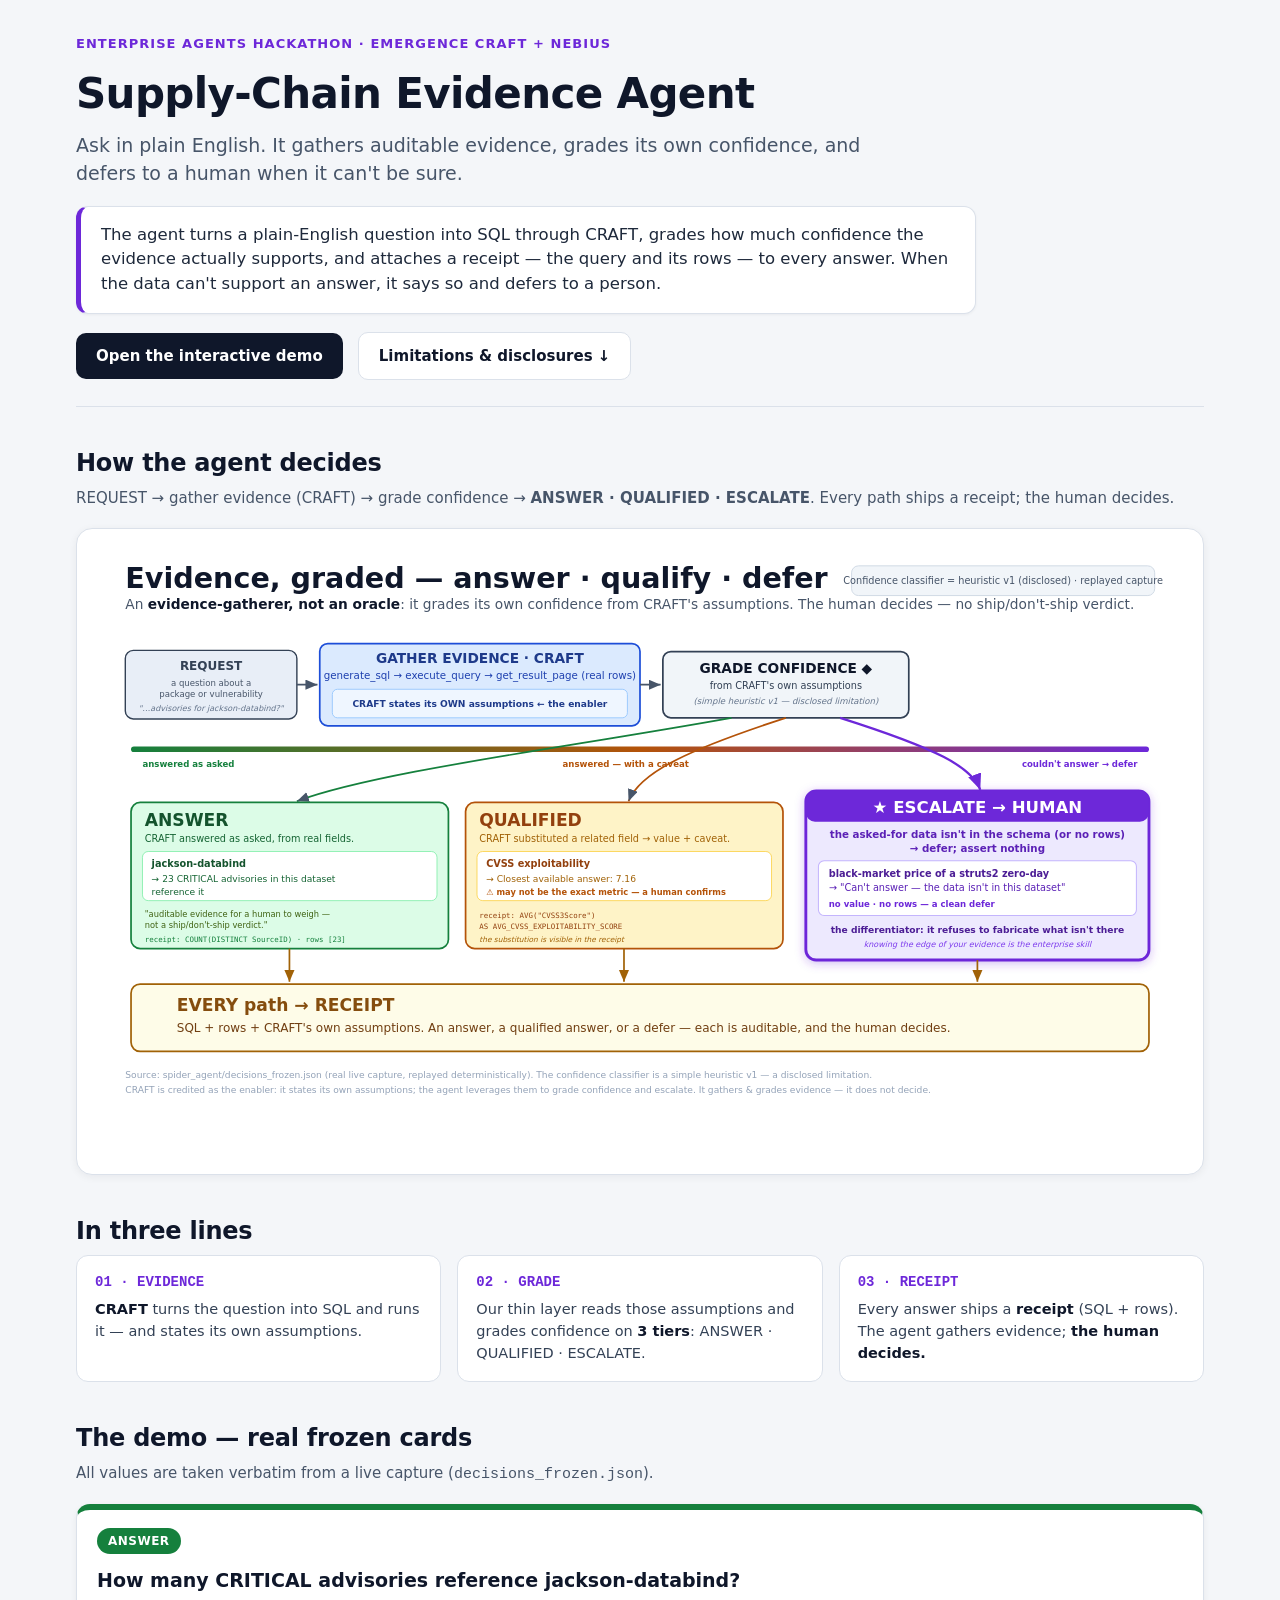
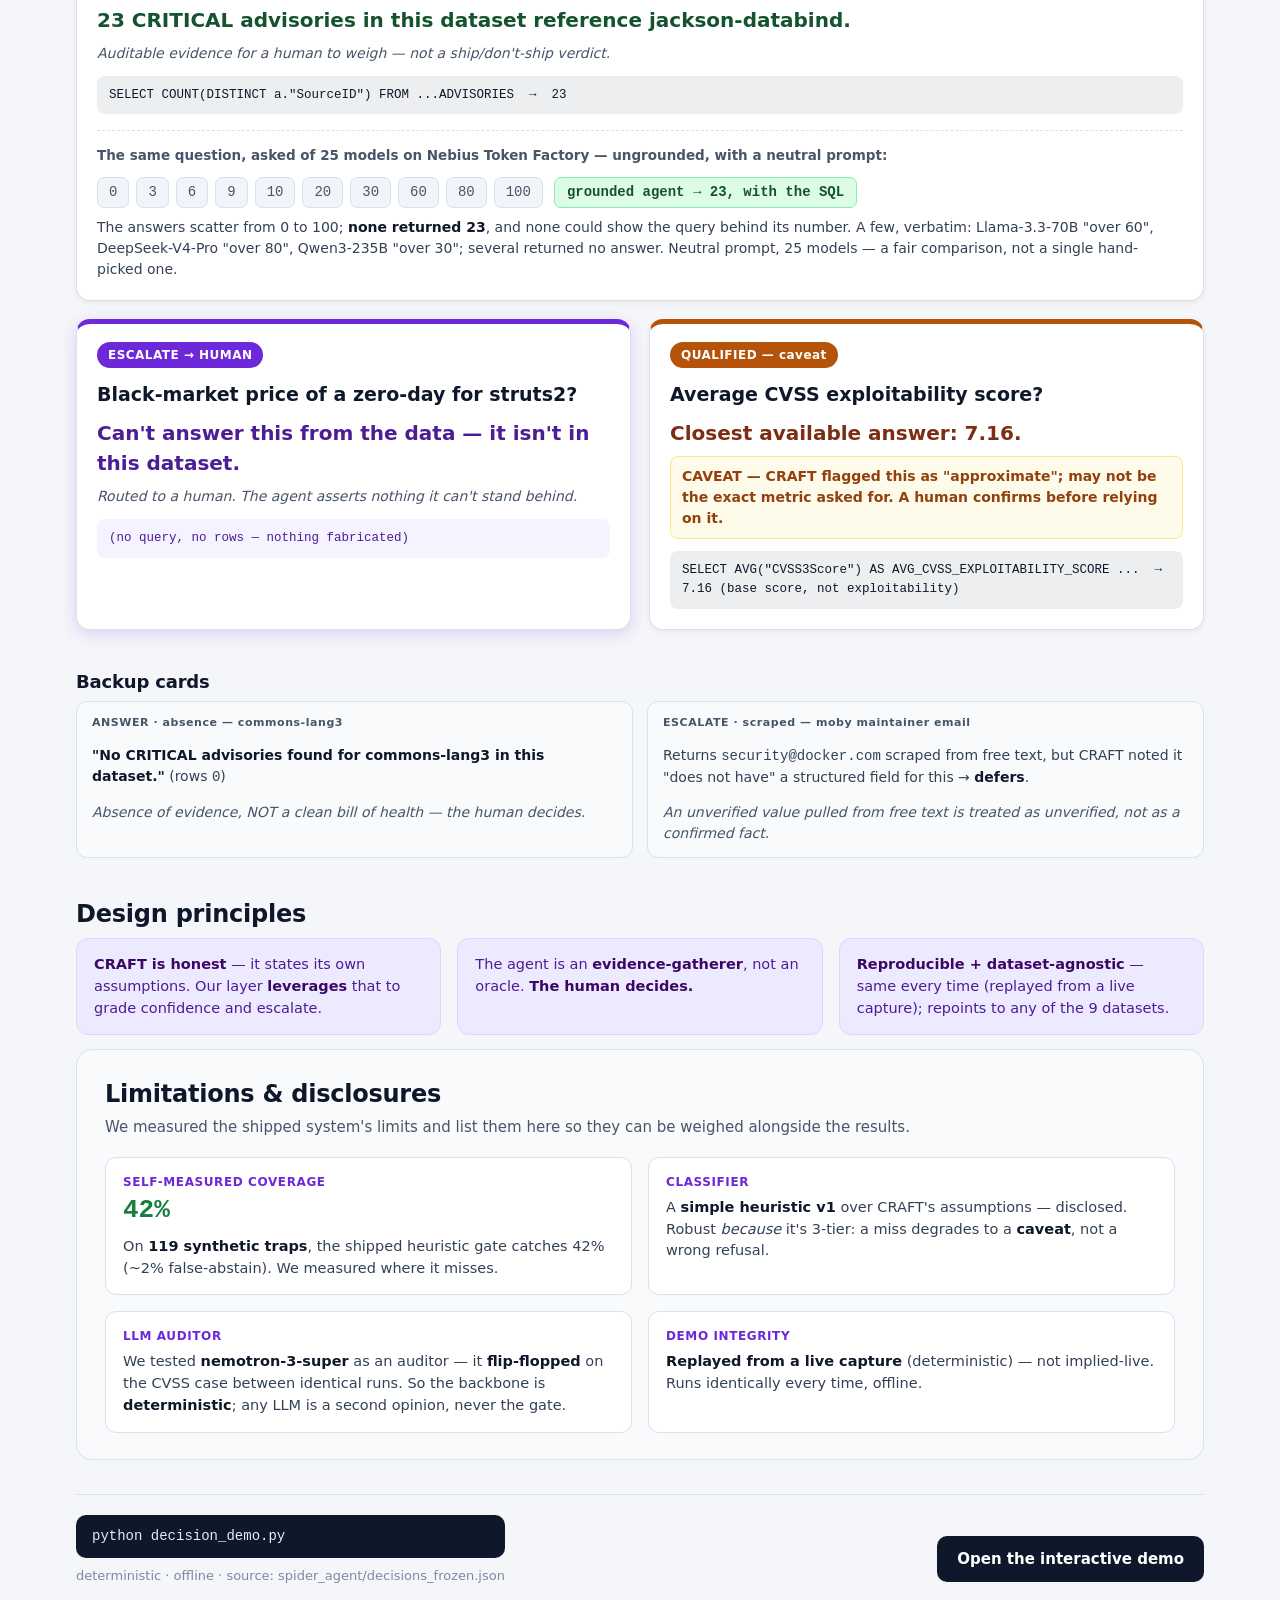
==== hackathon/index.html @ 95b36162 "Add governed text-to-SQL hackathon demo" ====
<!doctype html>
<html lang="en">
<head>
<meta charset="utf-8"/>
<meta name="viewport" content="width=device-width, initial-scale=1"/>
<title>Supply-Chain Evidence Agent — a governed agent on CRAFT</title>
<style>
  :root{
    --bg:#f4f6f9; --panel:#ffffff; --panel2:#f8fafc; --line:#dbe1ea; --ink:#0f172a; --muted:#475569; --faint:#7b8aa3;
    --answer:#15803d; --answer-bg:#dcfce7; --qual:#b45309; --qual-bg:#fef3c7;
    --esc:#6d28d9; --esc-bg:#ede9fe; --gold:#a16207; --gold-bg:#fefce8; --danger:#dc2626;
    --mono:"SF Mono",Consolas,"Roboto Mono",monospace;
  }
  *{box-sizing:border-box}
  body{margin:0;background:var(--bg);color:var(--ink);font-family:"Segoe UI",system-ui,sans-serif;line-height:1.5}
  .wrap{max-width:1180px;margin:0 auto;padding:34px 26px 70px}
  a{color:var(--esc);text-decoration:none;font-weight:700}
  /* hero */
  .hero{border-bottom:1px solid var(--line);padding-bottom:26px;margin-bottom:30px}
  .eyebrow{font-size:13px;font-weight:800;letter-spacing:.08em;text-transform:uppercase;color:var(--esc)}
  h1{font-size:42px;font-weight:800;letter-spacing:-.015em;margin:8px 0 6px}
  .tagline{font-size:19px;color:var(--muted);margin:0 0 18px;max-width:820px}
  .thesis{background:var(--panel);border:1px solid var(--line);border-left:5px solid var(--esc);border-radius:12px;
          padding:16px 20px;font-size:16.5px;color:#1e293b;max-width:900px;box-shadow:0 1px 3px rgba(15,23,42,.05)}
  .thesis b{color:var(--ink)}
  .cta{display:inline-flex;gap:8px;align-items:center;margin-top:18px;background:var(--ink);color:#fff;padding:12px 20px;border-radius:10px;font-size:15px}
  .cta.ghost{background:#fff;color:var(--ink);border:1px solid var(--line);margin-left:10px}
  h2{font-size:24px;font-weight:800;margin:38px 0 6px;letter-spacing:-.01em}
  .sub{color:var(--muted);font-size:15px;margin:0 0 18px}
  /* diagram */
  .diagram{background:var(--panel);border:1px solid var(--line);border-radius:16px;padding:14px;box-shadow:0 2px 8px rgba(15,23,42,.06);overflow-x:auto}
  .diagram img{display:block;width:100%;height:auto;min-width:900px}
  /* how it works */
  .how{display:grid;grid-template-columns:repeat(3,1fr);gap:16px}
  .how .h{background:var(--panel);border:1px solid var(--line);border-radius:12px;padding:16px 18px}
  .how .h .n{font-family:var(--mono);font-weight:800;font-size:14px;color:var(--esc)}
  .how .h p{margin:6px 0 0;font-size:14.5px;color:#334155}
  .how .h b{color:var(--ink)}
  /* cards */
  .cards{display:grid;grid-template-columns:1fr 1fr;gap:18px}
  .card{background:var(--panel);border:1px solid var(--line);border-top:5px solid var(--line);border-radius:14px;
        padding:18px 20px 20px;box-shadow:0 2px 6px rgba(15,23,42,.06)}
  .card.answer{border-top-color:var(--answer)}
  .card.qualified{border-top-color:var(--qual)}
  .card.escalate{border-top-color:var(--esc);box-shadow:0 4px 16px rgba(109,40,217,.18)}
  .card.money{grid-column:1/-1;border-top-width:6px}
  .badge{display:inline-block;font-size:12px;font-weight:800;letter-spacing:.04em;padding:4px 11px;border-radius:999px;color:#fff}
  .badge-answer{background:var(--answer)} .badge-qualified{background:var(--qual)} .badge-escalate{background:var(--esc)}
  .card h3{font-size:19px;font-weight:800;margin:12px 0 10px}
  .finding{font-size:20px;font-weight:800;margin:0 0 8px;color:var(--ink)}
  .card.answer .finding{color:#14532d} .card.qualified .finding{color:#7c2d12} .card.escalate .finding{color:#4c1d95}
  .note{font-size:14px;color:var(--muted);margin:0 0 12px;font-style:italic}
  .card.qualified .note{color:#92400e;font-style:normal;font-weight:600;background:#fffbeb;border:1px solid #fde68a;border-radius:8px;padding:9px 11px}
  pre.receipt{font-family:var(--mono);font-size:12.5px;background:#0b122412;color:#0f172a;border-radius:8px;
        padding:10px 12px;margin:0;white-space:pre-wrap;word-break:break-word;overflow-wrap:anywhere;line-height:1.5}
  .card.escalate pre.receipt{background:#f5f3ff;color:#4c1d95}
  .headtohead{margin-top:14px;border-top:1px dashed var(--line);padding-top:12px}
  .headtohead .label{font-size:12.5px;font-weight:700;color:var(--muted)}
  .headtohead .foil{margin:6px 0 0;font-size:15px;font-weight:600;color:#7f1d1d;background:#fef2f2;border:1px solid #fecaca;border-radius:8px;padding:9px 12px}
  .headtohead .foil strong{color:var(--danger)}
  /* multi-model sweep (the fair head-to-head) */
  .headtohead-sweep{margin-top:16px;border-top:1px dashed var(--line);padding-top:14px}
  .sweep-head{font-size:13.5px;font-weight:700;color:var(--muted)}
  .sweep-row{display:flex;flex-wrap:wrap;gap:7px;align-items:center;margin:11px 0 4px}
  .guess{font-family:var(--mono);font-size:14px;background:#f1f5f9;color:#475569;border:1px solid var(--line);border-radius:7px;padding:4px 11px}
  .grounded-pill{font-family:var(--mono);font-size:14px;font-weight:800;background:var(--answer-bg);color:#14532d;border:1px solid #86efac;border-radius:7px;padding:4px 12px;margin-left:4px}
  .sweep-note{font-size:14px;color:#334155;margin:9px 0 0;line-height:1.5}
  .sweep-note b{color:var(--ink)}
  .versus{display:flex;gap:16px;align-items:stretch;flex-wrap:wrap}
  .versus .side{flex:1;min-width:280px}
  .backups{display:grid;grid-template-columns:1fr 1fr;gap:14px;margin-top:6px}
  .backup{background:var(--panel2);border:1px solid var(--line);border-radius:11px;padding:13px 15px;font-size:14px}
  .backup .b-badge{font-size:11px;font-weight:800;color:var(--muted);letter-spacing:.05em}
  .backup b{color:var(--ink)}
  .backup .q{color:#334155} .backup em{color:var(--muted)}
  /* framing */
  .framing{display:grid;grid-template-columns:repeat(3,1fr);gap:16px}
  .framing .f{background:var(--esc-bg);border:1px solid #ddd6fe;border-radius:12px;padding:15px 17px;font-size:14.5px;color:#4c1d95}
  .framing .f b{color:#3b0764}
  /* honesty — a trust signal, kept prominent */
  .honesty{background:#f8fafc;color:var(--ink);border:1px solid var(--line);border-radius:16px;padding:26px 28px;margin-top:14px}
  .honesty h2{margin:0 0 4px}
  .honesty .sub{color:var(--muted);margin-bottom:18px}
  .honesty .grid{display:grid;grid-template-columns:1fr 1fr;gap:16px}
  .honesty .item{background:#fff;border:1px solid var(--line);border-radius:11px;padding:15px 17px}
  .honesty .item .k{font-size:12px;font-weight:800;letter-spacing:.05em;text-transform:uppercase;color:var(--esc)}
  .honesty .item p{margin:6px 0 0;font-size:14.5px;color:#334155}
  .honesty .item .stat{font-size:26px;font-weight:800;font-family:var(--mono);color:var(--answer)}
  .honesty .item b{color:var(--ink)}
  /* footer */
  .foot{margin-top:34px;border-top:1px solid var(--line);padding-top:20px;display:flex;justify-content:space-between;gap:20px;flex-wrap:wrap;align-items:center}
  .cmd{font-family:var(--mono);font-size:14px;background:#0f172a;color:#e6ecf7;padding:11px 16px;border-radius:10px}
  .foot .src{font-size:13px;color:var(--faint)}
  @media (max-width:860px){.how,.framing,.honesty .grid,.cards,.backups{grid-template-columns:1fr}h1{font-size:32px}}
</style>
</head>
<body>
<div class="wrap">

  <!-- HERO -->
  <div class="hero">
    <div class="eyebrow">Enterprise Agents Hackathon · Emergence CRAFT + Nebius</div>
    <h1>Supply-Chain Evidence Agent</h1>
    <p class="tagline">Ask in plain English. It gathers auditable evidence, grades its own confidence, and defers to a human when it can't be sure.</p>
    <div class="thesis">The agent turns a plain-English question into SQL through CRAFT, grades how much confidence the evidence actually supports, and attaches a receipt — the query and its rows — to every answer. When the data can't support an answer, it says so and defers to a person.</div>
    <div>
      <a class="cta" href="trace_console.html">Open the interactive demo</a>
      <a class="cta ghost" href="#honesty">Limitations &amp; disclosures ↓</a>
    </div>
  </div>

  <!-- DIAGRAM -->
  <h2>How the agent decides</h2>
  <p class="sub">REQUEST → gather evidence (CRAFT) → grade confidence → <b>ANSWER · QUALIFIED · ESCALATE</b>. Every path ships a receipt; the human decides.</p>
  <div class="diagram"><img src="pitch_decision_flow.svg" alt="Evidence-flow diagram: request → gather evidence via CRAFT → grade confidence into ANSWER, QUALIFIED, or ESCALATE, every path shipping a receipt"/></div>

  <!-- HOW IT WORKS -->
  <h2>In three lines</h2>
  <div class="how">
    <div class="h"><div class="n">01 · EVIDENCE</div><p><b>CRAFT</b> turns the question into SQL and runs it — and states its own assumptions.</p></div>
    <div class="h"><div class="n">02 · GRADE</div><p>Our thin layer reads those assumptions and grades confidence on <b>3 tiers</b>: ANSWER · QUALIFIED · ESCALATE.</p></div>
    <div class="h"><div class="n">03 · RECEIPT</div><p>Every answer ships a <b>receipt</b> (SQL + rows). The agent gathers evidence; <b>the human decides.</b></p></div>
  </div>

  <!-- CARDS -->
  <h2>The demo — real frozen cards</h2>
  <p class="sub">All values are taken verbatim from a live capture (<span style="font-family:var(--mono)">decisions_frozen.json</span>).</p>
  <div class="cards">

    <!-- MONEY CARD: grounded answer vs the model field -->
    <div class="card answer money">
      <span class="badge badge-answer">ANSWER</span>
      <h3>How many CRITICAL advisories reference jackson-databind?</h3>
      <p class="finding">23 CRITICAL advisories in this dataset reference jackson-databind.</p>
      <p class="note">Auditable evidence for a human to weigh — not a ship/don't-ship verdict.</p>
      <pre class="receipt">SELECT COUNT(DISTINCT a."SourceID") FROM ...ADVISORIES  →  23</pre>
      <div class="headtohead-sweep">
        <div class="sweep-head">The same question, asked of 25 models on Nebius Token Factory — ungrounded, with a neutral prompt:</div>
        <div class="sweep-row">
          <span class="guess">0</span><span class="guess">3</span><span class="guess">6</span><span class="guess">9</span><span class="guess">10</span><span class="guess">20</span><span class="guess">30</span><span class="guess">60</span><span class="guess">80</span><span class="guess">100</span>
          <span class="grounded-pill">grounded agent → 23, with the SQL</span>
        </div>
        <p class="sweep-note">The answers scatter from 0 to 100; <b>none returned 23</b>, and none could show the query behind its number. A few, verbatim: Llama-3.3-70B "over 60", DeepSeek-V4-Pro "over 80", Qwen3-235B "over 30"; several returned no answer. Neutral prompt, 25 models — a fair comparison, not a single hand-picked one.</p>
      </div>
    </div>

    <!-- ESCALATE -->
    <div class="card escalate">
      <span class="badge badge-escalate">ESCALATE → HUMAN</span>
      <h3>Black-market price of a zero-day for struts2?</h3>
      <p class="finding">Can't answer this from the data — it isn't in this dataset.</p>
      <p class="note">Routed to a human. The agent asserts nothing it can't stand behind.</p>
      <pre class="receipt">(no query, no rows — nothing fabricated)</pre>
    </div>

    <!-- QUALIFIED -->
    <div class="card qualified">
      <span class="badge badge-qualified">QUALIFIED — caveat</span>
      <h3>Average CVSS exploitability score?</h3>
      <p class="finding">Closest available answer: 7.16.</p>
      <p class="note">CAVEAT — CRAFT flagged this as "approximate"; may not be the exact metric asked for. A human confirms before relying on it.</p>
      <pre class="receipt">SELECT AVG("CVSS3Score") AS AVG_CVSS_EXPLOITABILITY_SCORE ...  →  7.16 (base score, not exploitability)</pre>
    </div>

  </div>

  <!-- BACKUPS -->
  <h2 style="font-size:18px">Backup cards</h2>
  <div class="backups">
    <div class="backup">
      <div class="b-badge">ANSWER · absence — commons-lang3</div>
      <p class="q"><b>"No CRITICAL advisories found for commons-lang3 in this dataset."</b> (rows <span style="font-family:var(--mono)">0</span>)</p>
      <em>Absence of evidence, NOT a clean bill of health — the human decides.</em>
    </div>
    <div class="backup">
      <div class="b-badge">ESCALATE · scraped — moby maintainer email</div>
      <p class="q">Returns <span style="font-family:var(--mono)">security@docker.com</span> scraped from free text, but CRAFT noted it "does not have" a structured field for this → <b>defers</b>.</p>
      <em>An unverified value pulled from free text is treated as unverified, not as a confirmed fact.</em>
    </div>
  </div>

  <!-- FRAMING -->
  <h2>Design principles</h2>
  <div class="framing">
    <div class="f"><b>CRAFT is honest</b> — it states its own assumptions. Our layer <b>leverages</b> that to grade confidence and escalate.</div>
    <div class="f">The agent is an <b>evidence-gatherer</b>, not an oracle. <b>The human decides.</b></div>
    <div class="f"><b>Reproducible + dataset-agnostic</b> — same every time (replayed from a live capture); repoints to any of the 9 datasets.</div>
  </div>

  <!-- HONESTY DISCLOSURES -->
  <div class="honesty" id="honesty">
    <h2>Limitations &amp; disclosures</h2>
    <p class="sub">We measured the shipped system's limits and list them here so they can be weighed alongside the results.</p>
    <div class="grid">
      <div class="item">
        <div class="k">Self-measured coverage</div>
        <div class="stat">42%</div>
        <p>On <b>119 synthetic traps</b>, the shipped heuristic gate catches 42% (~2% false-abstain). We measured where it misses.</p>
      </div>
      <div class="item">
        <div class="k">Classifier</div>
        <p>A <b>simple heuristic v1</b> over CRAFT's assumptions — disclosed. Robust <em>because</em> it's 3-tier: a miss degrades to a <b>caveat</b>, not a wrong refusal.</p>
      </div>
      <div class="item">
        <div class="k">LLM auditor</div>
        <p>We tested <b>nemotron-3-super</b> as an auditor — it <b>flip-flopped</b> on the CVSS case between identical runs. So the backbone is <b>deterministic</b>; any LLM is a second opinion, never the gate.</p>
      </div>
      <div class="item">
        <div class="k">Demo integrity</div>
        <p><b>Replayed from a live capture</b> (deterministic) — not implied-live. Runs identically every time, offline.</p>
      </div>
    </div>
  </div>

  <!-- FOOTER -->
  <div class="foot">
    <div>
      <div class="cmd">python decision_demo.py</div>
      <div class="src" style="margin-top:8px">deterministic · offline · source: spider_agent/decisions_frozen.json</div>
    </div>
    <a class="cta" href="trace_console.html">Open the interactive demo</a>
  </div>

</div>
</body>
</html>
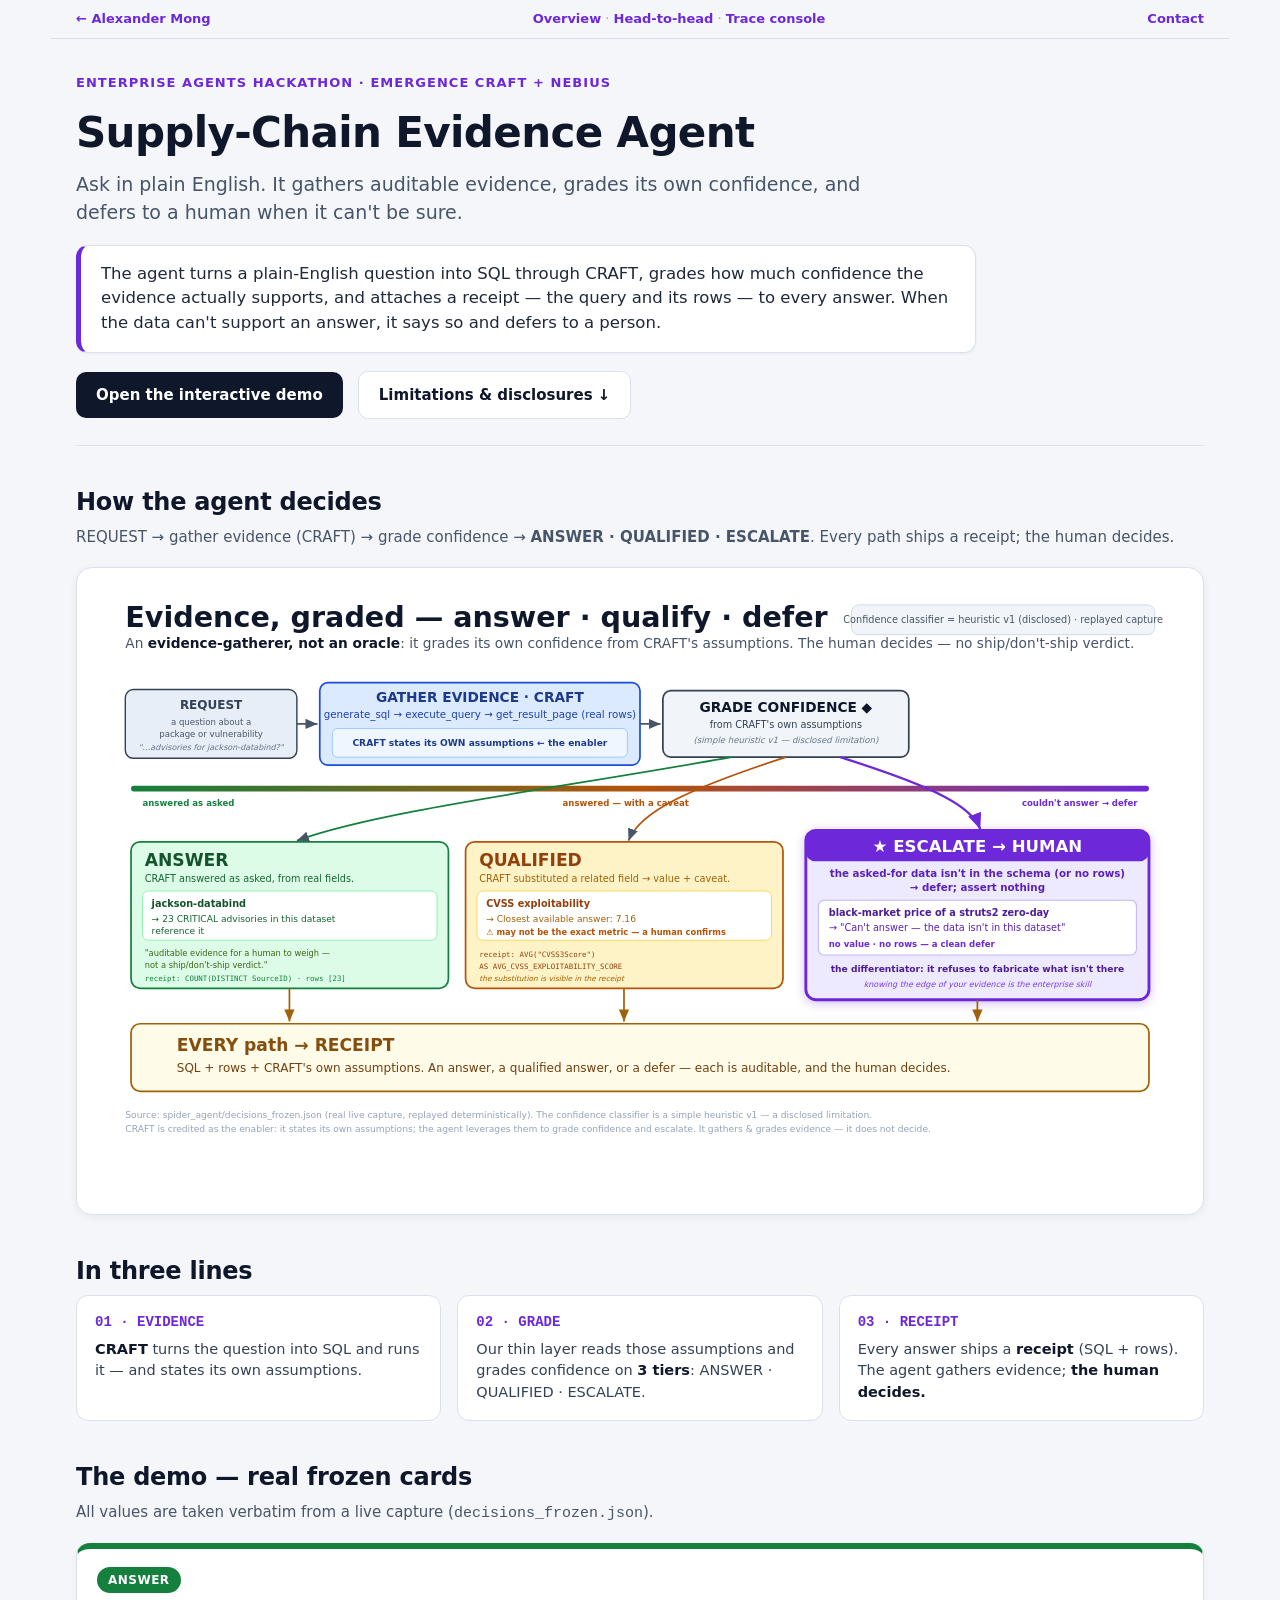
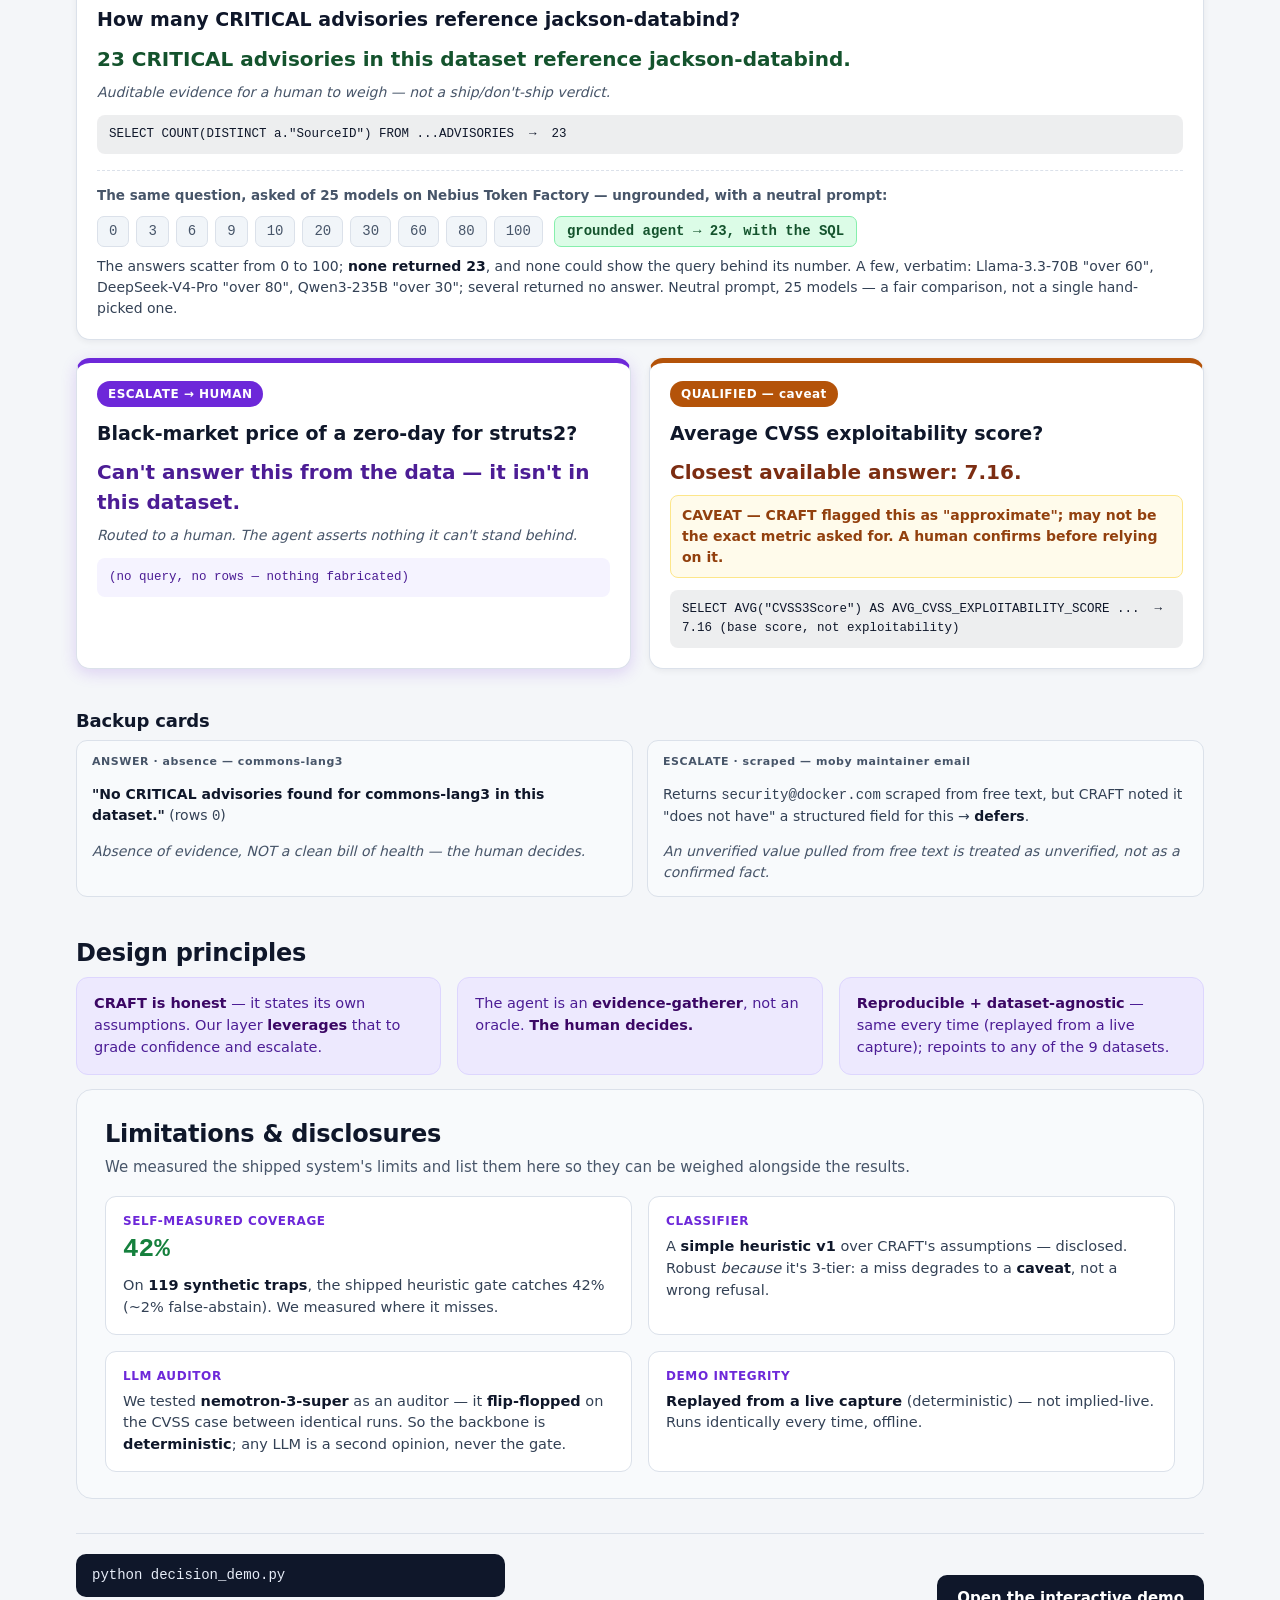
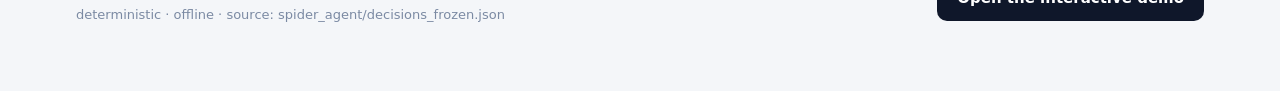
==== commit 592a2376: "Update site to current work: AI-engineer positioning, refreshed metrics, new resume PDF" ====
--- a/hackathon/index.html
+++ b/hackathon/index.html
@@ -29,7 +29,7 @@
   .sub{color:var(--muted);font-size:15px;margin:0 0 18px}
   /* diagram */
   .diagram{background:var(--panel);border:1px solid var(--line);border-radius:16px;padding:14px;box-shadow:0 2px 8px rgba(15,23,42,.06);overflow-x:auto}
-  .diagram img{display:block;width:100%;height:auto;min-width:900px}
+  .diagram img{display:block;width:100%;max-width:100%;height:auto}
   /* how it works */
   .how{display:grid;grid-template-columns:repeat(3,1fr);gap:16px}
   .how .h{background:var(--panel);border:1px solid var(--line);border-radius:12px;padding:16px 18px}
@@ -91,10 +91,18 @@
   .foot{margin-top:34px;border-top:1px solid var(--line);padding-top:20px;display:flex;justify-content:space-between;gap:20px;flex-wrap:wrap;align-items:center}
   .cmd{font-family:var(--mono);font-size:14px;background:#0f172a;color:#e6ecf7;padding:11px 16px;border-radius:10px}
   .foot .src{font-size:13px;color:var(--faint)}
+  /* minimal home bar */
+  .am-bar{max-width:1180px;margin:0 auto 0;padding:10px 26px;display:flex;align-items:center;justify-content:space-between;gap:14px;flex-wrap:wrap;font-size:13px;line-height:1.4;border-bottom:1px solid var(--line)}
+  .am-bar a{color:var(--esc);text-decoration:none;font-weight:600}
+  .am-bar a:hover{text-decoration:underline}
+  .am-bar a[aria-current="page"]{font-weight:800}
+  .am-bar nav{flex:1;text-align:center;white-space:nowrap}
+  .am-bar .sep{color:#94a3b8}
   @media (max-width:860px){.how,.framing,.honesty .grid,.cards,.backups{grid-template-columns:1fr}h1{font-size:32px}}
 </style>
 </head>
 <body>
+<div class="am-bar"><a class="am-home" href="../index.html">&larr; Alexander Mong</a><nav><a href="index.html" aria-current="page">Overview</a> <span class="sep">&middot;</span> <a href="head_to_head.html">Head-to-head</a> <span class="sep">&middot;</span> <a href="trace_console.html">Trace console</a></nav><a class="am-contact" href="../index.html#contact">Contact</a></div>
 <div class="wrap">
 
   <!-- HERO -->
